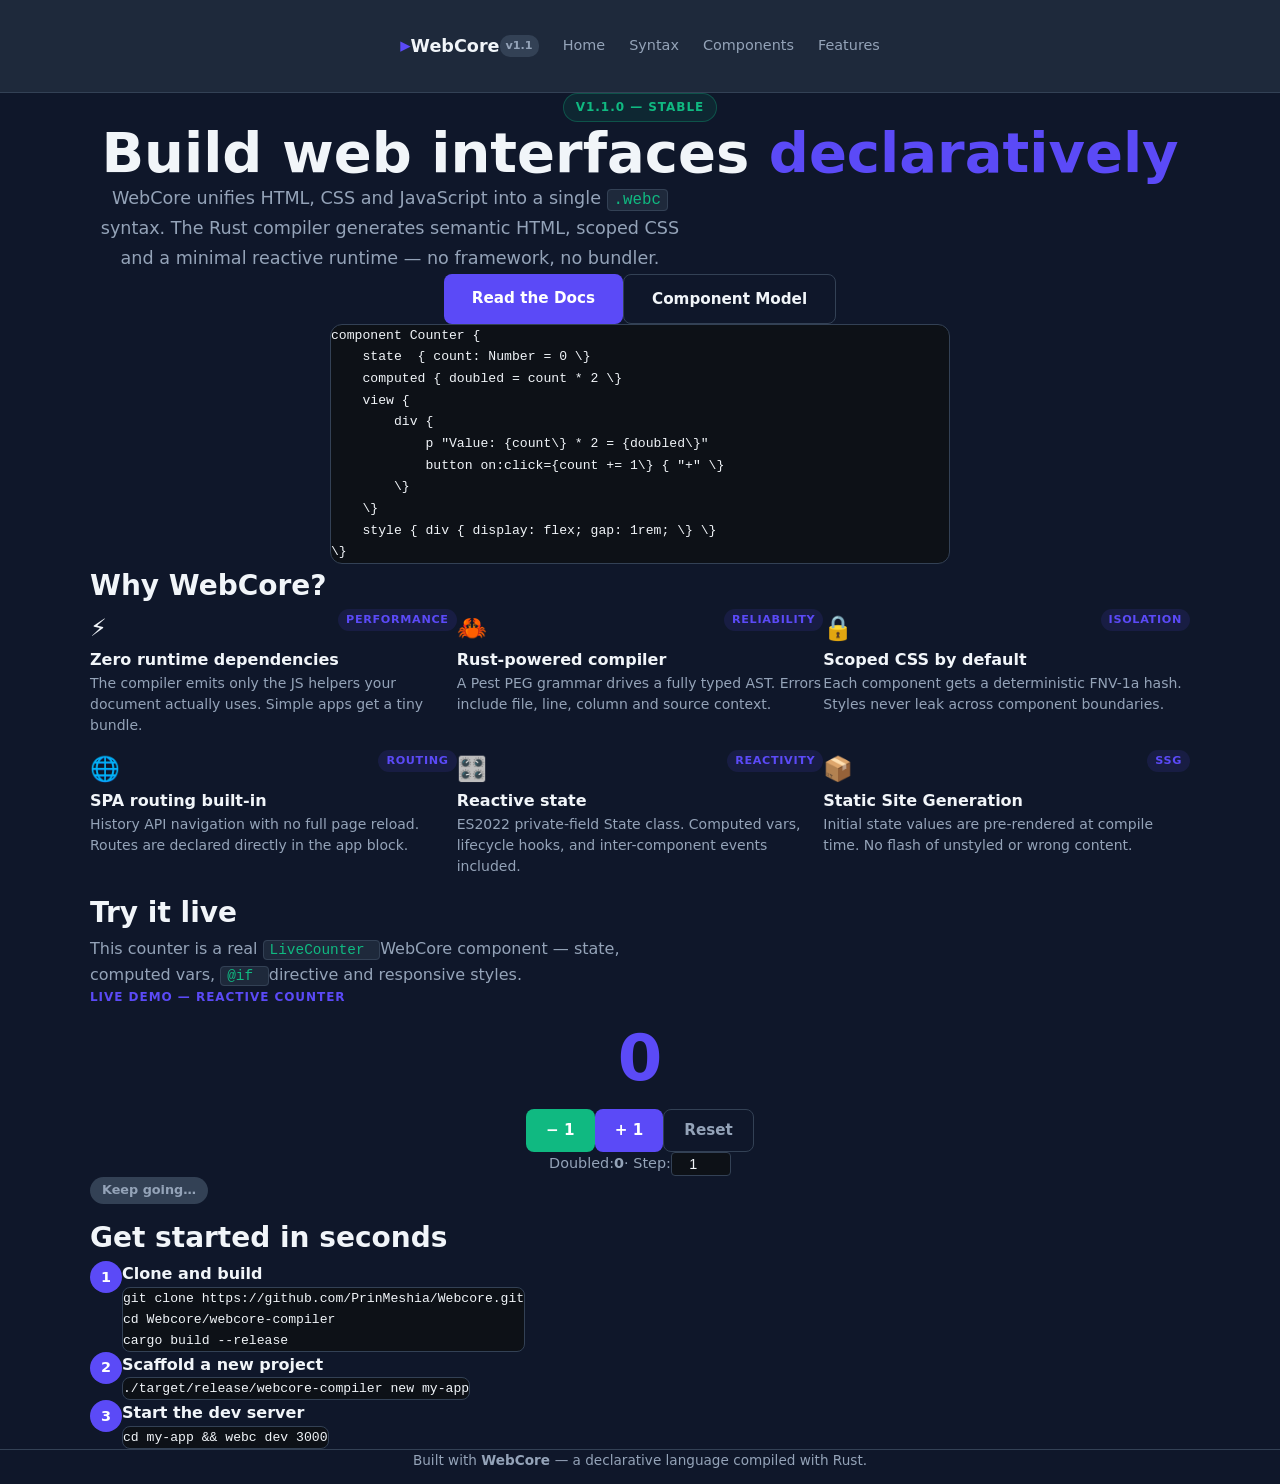
==== index.html @ 4855af36 "Add files via upload" ====
<!DOCTYPE html>
<html lang="en">
<head>
  <meta charset="UTF-8">
  <meta name="viewport" content="width=device-width, initial-scale=1.0">
  <title>WebCore Docs</title>
  <link rel="stylesheet" href="theme.css">
  <link rel="stylesheet" href="docs.css">
</head>
<body>
<div class="docs-shell"><header class="site-header"><div class="header-inner"><div class="logo"><span class="logo-mark">▸
</span>
<span class="logo-text">WebCore
</span>
<span class="logo-version">v1.1
</span>
</div>
<nav class="site-nav"><a href="/">Home
</a>
<a href="/syntax">Syntax
</a>
<a href="/components">Components
</a>
<a href="/features">Features
</a>
</nav>
</div>
</header>
<main class="site-main"><div class="hero"><div class="hero-badge">v1.1.0 — Stable
</div>
<h1 class="hero-title">Build web interfaces
<span class="hero-accent"> declaratively
</span>
</h1>
<p class="hero-sub">WebCore unifies HTML, CSS and JavaScript into a single 
<code>.webc
</code>
 syntax. The Rust compiler generates semantic HTML, 
scoped CSS and a minimal reactive runtime — no framework, no bundler.
</p>
<div class="hero-actions"><a class="btn-hero-primary" href="/syntax">Read the Docs
</a>
<a class="btn-hero-secondary" href="/components">Component Model
</a>
</div>
<div class="hero-snippet"><pre class="hero-code">component Counter {
    state  { count: Number = 0 \}
    computed { doubled = count * 2 \}
    view {
        div {
            p &quot;Value: {count\} * 2 = {doubled\}&quot;
            button on:click={count += 1\} { &quot;+&quot; \}
        \}
    \}
    style { div { display: flex; gap: 1rem; \} \}
\}
</pre>
</div>
</div>
<section class="section"><h2 class="section-title">Why WebCore?
</h2>
<div class="feature-grid"><div data-v="wc-084d57" class="feature-card"><div data-v="wc-084d57" class="feature-header"><span data-v="wc-084d57" class="feature-icon">⚡
</span>
<span data-v="wc-084d57" class="feature-tag">Performance
</span>
</div>
<h3 data-v="wc-084d57" class="feature-title">Zero runtime dependencies
</h3>
<p data-v="wc-084d57" class="feature-desc">The compiler emits only the JS helpers your document actually uses. Simple apps get a tiny bundle.
</p>
</div>

<div data-v="wc-084d57" class="feature-card"><div data-v="wc-084d57" class="feature-header"><span data-v="wc-084d57" class="feature-icon">🦀
</span>
<span data-v="wc-084d57" class="feature-tag">Reliability
</span>
</div>
<h3 data-v="wc-084d57" class="feature-title">Rust-powered compiler
</h3>
<p data-v="wc-084d57" class="feature-desc">A Pest PEG grammar drives a fully typed AST. Errors include file, line, column and source context.
</p>
</div>

<div data-v="wc-084d57" class="feature-card"><div data-v="wc-084d57" class="feature-header"><span data-v="wc-084d57" class="feature-icon">🔒
</span>
<span data-v="wc-084d57" class="feature-tag">Isolation
</span>
</div>
<h3 data-v="wc-084d57" class="feature-title">Scoped CSS by default
</h3>
<p data-v="wc-084d57" class="feature-desc">Each component gets a deterministic FNV-1a hash. Styles never leak across component boundaries.
</p>
</div>

<div data-v="wc-084d57" class="feature-card"><div data-v="wc-084d57" class="feature-header"><span data-v="wc-084d57" class="feature-icon">🌐
</span>
<span data-v="wc-084d57" class="feature-tag">Routing
</span>
</div>
<h3 data-v="wc-084d57" class="feature-title">SPA routing built-in
</h3>
<p data-v="wc-084d57" class="feature-desc">History API navigation with no full page reload. Routes are declared directly in the app block.
</p>
</div>

<div data-v="wc-084d57" class="feature-card"><div data-v="wc-084d57" class="feature-header"><span data-v="wc-084d57" class="feature-icon">🎛️
</span>
<span data-v="wc-084d57" class="feature-tag">Reactivity
</span>
</div>
<h3 data-v="wc-084d57" class="feature-title">Reactive state
</h3>
<p data-v="wc-084d57" class="feature-desc">ES2022 private-field State class. Computed vars, lifecycle hooks, and inter-component events included.
</p>
</div>

<div data-v="wc-084d57" class="feature-card"><div data-v="wc-084d57" class="feature-header"><span data-v="wc-084d57" class="feature-icon">📦
</span>
<span data-v="wc-084d57" class="feature-tag">SSG
</span>
</div>
<h3 data-v="wc-084d57" class="feature-title">Static Site Generation
</h3>
<p data-v="wc-084d57" class="feature-desc">Initial state values are pre-rendered at compile time. No flash of unstyled or wrong content.
</p>
</div>

</div>
</section>
<section class="section"><h2 class="section-title">Try it live
</h2>
<p class="section-sub">This counter is a real 
<code>LiveCounter
</code>
 WebCore component — state, computed vars, 
<code>@if
</code>
 directive and responsive styles.
</p>
<div data-v="wc-90dbe1" class="demo-box"><p data-v="wc-90dbe1" class="demo-label">Live Demo — Reactive Counter
</p>
<div data-v="wc-90dbe1" class="counter-display"><span data-v="wc-90dbe1" class="counter-value"><span data-webcore-interpolation="count">0</span>
</span>
</div>
<div data-v="wc-90dbe1" class="counter-controls"><button data-v="wc-90dbe1" class="btn btn-secondary" id="homebtn1" onclick="webcore_handle_click('homebtn1'); return false;">−
<span data-webcore-interpolation="step">1</span>
</button>
<button data-v="wc-90dbe1" class="btn btn-primary" id="homebtn2" onclick="webcore_handle_click('homebtn2'); return false;">+
<span data-webcore-interpolation="step">1</span>
</button>
<button data-v="wc-90dbe1" class="btn btn-ghost" id="homebtn3" onclick="webcore_handle_click('homebtn3'); return false;">Reset
</button>
</div>
<div data-v="wc-90dbe1" class="counter-info"><span data-v="wc-90dbe1">Doubled: 
</span>
<strong data-v="wc-90dbe1"><span data-webcore-interpolation="doubled"></span>
</strong>
<span data-v="wc-90dbe1"> · Step: 
</span>
<input data-v="wc-90dbe1" data-webcore-bound type="number" class="step-input" data-webcore-attr-value="step" id="homebtn4" oninput="webcore_handle_input('homebtn4')"></input>
</div>
<div data-webcore-if="count &gt; 9" data-v="wc-90dbe1" style="display:none">
<p data-v="wc-90dbe1" class="badge badge-accent">Double digits!
</p>
</div>
<div data-webcore-else="count &gt; 9" data-v="wc-90dbe1" style="display:block">
<p data-v="wc-90dbe1" class="badge badge-muted">Keep going…
</p>
</div>

</div>

</section>
<section class="section"><h2 class="section-title">Get started in seconds
</h2>
<div class="install-steps"><div class="install-step"><span class="step-num">1
</span>
<div><strong>Clone and build
</strong>
<pre class="inline-code">git clone https://github.com/PrinMeshia/Webcore.git
cd Webcore/webcore-compiler
cargo build --release
</pre>
</div>
</div>
<div class="install-step"><span class="step-num">2
</span>
<div><strong>Scaffold a new project
</strong>
<pre class="inline-code">./target/release/webcore-compiler new my-app
</pre>
</div>
</div>
<div class="install-step"><span class="step-num">3
</span>
<div><strong>Start the dev server
</strong>
<pre class="inline-code">cd my-app &amp;&amp; webc dev 3000
</pre>
</div>
</div>
</div>
</section>
</main>
<footer class="site-footer"><p>Built with 
<strong>WebCore
</strong>
 — a declarative language compiled with Rust.
</p>
</footer>
</div>
  <script src="webcore.js?v=1407e1df"></script>
</body>
</html>
---- theme.css ----
:root {
  --color-code-bg: #0d1117;
  --color-danger: #ef4444;
  --color-accent: #f59e0b;
  --color-muted: #94a3b8;
  --color-primary: #5b4af7;
  --color-secondary: #10b981;
  --color-surface: #1e293b;
  --color-background: #0f172a;
  --color-border: #334155;
  --color-text: #f1f5f9;
  --font-mono: ui-monospace, SFMono-Regular, "Fira Code", monospace;
  --font-sans: Inter, system-ui, sans-serif;
  --space-sm: .5rem;
  --space-xxl: 4rem;
  --space-lg: 1.5rem;
  --space-xl: 2rem;
  --space-xs: .25rem;
  --space-md: 1rem;
  --radius-sm: 4px;
  --radius-lg: 12px;
  --radius-md: 8px;
}

*, :before, :after {
  box-sizing: border-box;
}

body {
  margin: 0;
  font-family: var(--font-base, system-ui, -apple-system, sans-serif);
  background: var(--color-background, #fafafa);
  color: var(--color-text, #111);
  line-height: 1.5;
}

a {
  color: var(--color-primary, #1e88e5);
  text-decoration: none;
}

a:hover {
  text-decoration: underline;
}

button {
  font: inherit;
  cursor: pointer;
  padding: .5em 1.25em;
  border: none;
  border-radius: var(--radius-button, 6px);
  background: var(--color-primary, #1e88e5);
  color: var(--color-onPrimary, #fff);
  transition: opacity .15s;
}

button:hover {
  opacity: .85;
}

header {
  display: flex;
  align-items: center;
  justify-content: space-between;
  padding: 1rem 2rem;
  background: var(--color-primary, #1e88e5);
  color: var(--color-onPrimary, #fff);
}

header a {
  color: inherit;
  margin-left: 1.5rem;
}

header nav {
  display: flex;
  gap: 1rem;
}

main {
  padding: 2rem;
  max-width: 960px;
  margin: 0 auto;
}

footer {
  padding: 1.5rem 2rem;
  text-align: center;
  color: var(--color-text-muted, #6b7280);
  font-size: .875rem;
}

h1, h2, h3 {
  font-family: var(--font-heading, inherit);
  margin: 0 0 .5em;
}

p {
  margin: 0 0 1em;
}

[data-v="wc-017a17"] .syntax-block {
  background: var(--color-code-bg);
  border: 1px solid var(--color-border);
  border-radius: var(--radius-lg);
  overflow: hidden;
  margin: var(--spacing-md) 0;
}

[data-v="wc-017a17"] .syntax-header {
  display: flex;
  align-items: center;
  gap: var(--spacing-sm);
  padding: var(--spacing-sm) var(--spacing-md);
  background: var(--color-surface);
  border-bottom: 1px solid var(--color-border);
}

[data-v="wc-017a17"] .syntax-lang {
  font-size: .7rem;
  font-weight: 700;
  text-transform: uppercase;
  letter-spacing: .08em;
  color: var(--color-secondary);
}

[data-v="wc-017a17"] .syntax-title {
  font-size: .8rem;
  color: var(--color-muted);
}

[data-v="wc-017a17"] .syntax-body {
  padding: var(--spacing-md);
  font-family: var(--font-mono);
  font-size: .85rem;
  line-height: 1.65;
  color: var(--color-text);
  white-space: pre;
  overflow-x: auto;
}

[data-v="wc-084d57"] .feature-card {
  background: var(--color-surface);
  border: 1px solid var(--color-border);
  border-radius: var(--radius-lg);
  padding: var(--spacing-lg);
  transition: border-color .15s;
}

[data-v="wc-084d57"] .feature-card:hover {
  border-color: var(--color-primary);
}

[data-v="wc-084d57"] .feature-header {
  display: flex;
  justify-content: space-between;
  align-items: flex-start;
  margin-bottom: var(--spacing-sm);
}

[data-v="wc-084d57"] .feature-icon {
  font-size: 1.5rem;
}

[data-v="wc-084d57"] .feature-tag {
  font-size: .7rem;
  font-weight: 700;
  text-transform: uppercase;
  letter-spacing: .06em;
  color: var(--color-primary);
  background: rgba(91, 74, 247, .12);
  padding: 2px 8px;
  border-radius: 999px;
}

[data-v="wc-084d57"] .feature-title {
  font-size: 1rem;
  font-weight: 700;
  margin-bottom: var(--spacing-xs);
  color: var(--color-text);
}

[data-v="wc-084d57"] .feature-desc {
  font-size: .875rem;
  color: var(--color-muted);
  line-height: 1.5;
}

[data-v="wc-90dbe1"] .demo-box {
  background: var(--color-surface);
  border: 1px solid var(--color-border);
  border-radius: var(--radius-lg);
  padding: var(--spacing-xl);
  margin: var(--spacing-lg) 0;
}

[data-v="wc-90dbe1"] .demo-label {
  font-size: .75rem;
  text-transform: uppercase;
  letter-spacing: .08em;
  color: var(--color-primary);
  font-weight: 600;
  margin-bottom: var(--spacing-md);
}

[data-v="wc-90dbe1"] .counter-display {
  display: flex;
  justify-content: center;
  margin: var(--spacing-md) 0;
}

[data-v="wc-90dbe1"] .counter-value {
  font-size: 4rem;
  font-weight: 800;
  color: var(--color-primary);
  font-variant-numeric: tabular-nums;
}

[data-v="wc-90dbe1"] .counter-controls {
  display: flex;
  gap: var(--spacing-sm);
  justify-content: center;
  margin: var(--spacing-md) 0;
}

[data-v="wc-90dbe1"] .btn {
  padding: .5rem 1.25rem;
  border: none;
  border-radius: var(--radius-md);
  font-size: .95rem;
  font-weight: 600;
  cursor: pointer;
  transition: opacity .15s;
}

[data-v="wc-90dbe1"] .btn:hover {
  opacity: .85;
}

[data-v="wc-90dbe1"] .btn-primary {
  background: var(--color-primary);
  color: #fff;
}

[data-v="wc-90dbe1"] .btn-secondary {
  background: var(--color-secondary);
  color: #fff;
}

[data-v="wc-90dbe1"] .btn-ghost {
  background: none;
  color: var(--color-muted);
  border: 1px solid var(--color-border);
}

[data-v="wc-90dbe1"] .counter-info {
  display: flex;
  align-items: center;
  gap: var(--spacing-xs);
  justify-content: center;
  color: var(--color-muted);
  font-size: .9rem;
  margin-top: var(--spacing-md);
}

[data-v="wc-90dbe1"] .step-input {
  width: 60px;
  background: var(--color-code-bg);
  border: 1px solid var(--color-border);
  color: var(--color-text);
  padding: .2rem .4rem;
  border-radius: var(--radius-sm);
  font-size: .9rem;
  text-align: center;
}

[data-v="wc-90dbe1"] .badge {
  margin-top: var(--spacing-sm);
  font-size: .8rem;
  font-weight: 600;
  padding: .2rem .75rem;
  border-radius: 999px;
  display: inline-block;
  text-align: center;
}

[data-v="wc-90dbe1"] .badge-accent {
  background: var(--color-accent);
  color: #000;
}

[data-v="wc-90dbe1"] .badge-muted {
  background: var(--color-border);
  color: var(--color-muted);
}

@media (max-width: 480px) {
  [data-v="wc-90dbe1"] .counter-value {
    font-size: 3rem;
  }

  [data-v="wc-90dbe1"] .counter-controls {
    flex-wrap: wrap;
  }
}
---- docs.css ----
/* WebCore Docs — global styles */

*, *::before, *::after {
  box-sizing: border-box;
  margin: 0;
  padding: 0;
}

body {
  background: var(--color-background);
  color: var(--color-text);
  font-family: var(--font-sans);
  line-height: 1.6;
}

/* ── Layout shell ── */

.docs-shell {
  display: flex;
  flex-direction: column;
  min-height: 100vh;
}

.site-header {
  background: var(--color-surface);
  border-bottom: 1px solid var(--color-border);
  position: sticky;
  top: 0;
  z-index: 10;
}

.header-inner {
  max-width: 1100px;
  margin: 0 auto;
  padding: 0 var(--spacing-xl);
  height: 60px;
  display: flex;
  align-items: center;
  justify-content: space-between;
}

.logo {
  display: flex;
  align-items: center;
  gap: var(--spacing-sm);
  font-weight: 700;
  font-size: 1.1rem;
  text-decoration: none;
}

.logo-mark { color: var(--color-primary); font-size: 1.3rem; }
.logo-text  { color: var(--color-text); }
.logo-version {
  font-size: 0.7rem;
  color: var(--color-muted);
  background: var(--color-border);
  padding: 2px 6px;
  border-radius: 10px;
}

.site-nav {
  display: flex;
  gap: var(--spacing-xl);
}

.site-nav a {
  color: var(--color-muted);
  text-decoration: none;
  font-size: 0.9rem;
  font-weight: 500;
  transition: color 0.15s;
}

.site-nav a:hover { color: var(--color-text); }

.site-main {
  flex: 1;
  max-width: 1100px;
  margin: 0 auto;
  width: 100%;
  padding: var(--spacing-xxl) var(--spacing-xl);
}

.site-footer {
  border-top: 1px solid var(--color-border);
  padding: var(--spacing-xl);
  text-align: center;
  color: var(--color-muted);
  font-size: 0.85rem;
}

/* ── Home page ── */

.hero {
  text-align: center;
  padding: var(--spacing-xxl) 0;
}

.hero-badge {
  display: inline-block;
  font-size: 0.75rem;
  font-weight: 700;
  text-transform: uppercase;
  letter-spacing: 0.08em;
  color: var(--color-secondary);
  background: rgba(16, 185, 129, 0.1);
  border: 1px solid rgba(16, 185, 129, 0.3);
  padding: 4px 12px;
  border-radius: 999px;
  margin-bottom: var(--spacing-lg);
}

.hero-title {
  font-size: clamp(2rem, 5vw, 3.5rem);
  font-weight: 900;
  line-height: 1.1;
  margin-bottom: var(--spacing-lg);
}

.hero-accent { color: var(--color-primary); }

.hero-sub {
  font-size: 1.1rem;
  color: var(--color-muted);
  max-width: 600px;
  margin: 0 auto var(--spacing-xl);
  line-height: 1.7;
}

.hero-sub code {
  background: var(--color-surface);
  border: 1px solid var(--color-border);
  padding: 1px 6px;
  border-radius: var(--radius-sm);
  font-family: var(--font-mono);
  font-size: 0.9em;
  color: var(--color-secondary);
}

.hero-actions {
  display: flex;
  gap: var(--spacing-md);
  justify-content: center;
  margin-bottom: var(--spacing-xxl);
  flex-wrap: wrap;
}

.btn-hero-primary {
  background: var(--color-primary);
  color: #fff;
  padding: 0.75rem 1.75rem;
  border-radius: var(--radius-md);
  text-decoration: none;
  font-weight: 700;
  font-size: 0.95rem;
  transition: opacity 0.15s;
  display: inline-block;
}

.btn-hero-primary:hover { opacity: 0.85; }

.btn-hero-secondary {
  background: transparent;
  color: var(--color-text);
  padding: 0.75rem 1.75rem;
  border-radius: var(--radius-md);
  text-decoration: none;
  font-weight: 600;
  font-size: 0.95rem;
  border: 1px solid var(--color-border);
  transition: border-color 0.15s;
  display: inline-block;
}

.btn-hero-secondary:hover { border-color: var(--color-primary); }

.hero-snippet { max-width: 620px; margin: 0 auto; text-align: left; }

.hero-code {
  background: var(--color-code-bg);
  border: 1px solid var(--color-border);
  border-radius: var(--radius-lg);
  padding: var(--spacing-lg);
  font-family: var(--font-mono);
  font-size: 0.82rem;
  line-height: 1.65;
  color: var(--color-text);
  overflow-x: auto;
  white-space: pre;
}

.section { margin-top: var(--spacing-xxl); }

.section-title {
  font-size: 1.75rem;
  font-weight: 800;
  margin-bottom: var(--spacing-sm);
}

.section-sub {
  color: var(--color-muted);
  margin-bottom: var(--spacing-lg);
  max-width: 600px;
}

.section-sub code {
  background: var(--color-surface);
  border: 1px solid var(--color-border);
  padding: 1px 6px;
  border-radius: var(--radius-sm);
  font-family: var(--font-mono);
  font-size: 0.9em;
  color: var(--color-secondary);
}

.feature-grid {
  display: grid;
  grid-template-columns: repeat(3, 1fr);
  gap: var(--spacing-md);
}

.install-steps {
  display: flex;
  flex-direction: column;
  gap: var(--spacing-lg);
}

.install-step {
  display: flex;
  gap: var(--spacing-lg);
  align-items: flex-start;
}

.step-num {
  flex-shrink: 0;
  width: 2rem;
  height: 2rem;
  background: var(--color-primary);
  color: #fff;
  border-radius: 50%;
  display: flex;
  align-items: center;
  justify-content: center;
  font-weight: 800;
  font-size: 0.9rem;
}

.inline-code {
  background: var(--color-code-bg);
  border: 1px solid var(--color-border);
  border-radius: var(--radius-md);
  padding: var(--spacing-sm) var(--spacing-md);
  font-family: var(--font-mono);
  font-size: 0.82rem;
  color: var(--color-text);
  margin-top: var(--spacing-xs);
  white-space: pre;
  overflow-x: auto;
  display: block;
}

/* ── Doc pages (syntax, components, features) ── */

.page-header {
  border-bottom: 1px solid var(--color-border);
  padding-bottom: var(--spacing-xl);
  margin-bottom: var(--spacing-xxl);
}

.page-header h1 {
  font-size: 2.5rem;
  font-weight: 900;
  margin-bottom: var(--spacing-sm);
}

.page-sub {
  color: var(--color-muted);
  font-size: 1.05rem;
}

.page-sub code {
  background: var(--color-surface);
  border: 1px solid var(--color-border);
  padding: 1px 6px;
  border-radius: var(--radius-sm);
  font-family: var(--font-mono);
  font-size: 0.9em;
  color: var(--color-secondary);
}

.doc-section { margin-bottom: var(--spacing-xxl); }

.doc-section h2 {
  font-size: 1.4rem;
  font-weight: 800;
  margin-bottom: var(--spacing-sm);
  color: var(--color-text);
  padding-bottom: var(--spacing-xs);
  border-bottom: 1px solid var(--color-border);
}

.doc-section p {
  color: var(--color-muted);
  margin-bottom: var(--spacing-sm);
  line-height: 1.7;
}

.doc-section p code {
  background: var(--color-surface);
  border: 1px solid var(--color-border);
  padding: 1px 6px;
  border-radius: var(--radius-sm);
  font-family: var(--font-mono);
  font-size: 0.85em;
  color: var(--color-secondary);
}

.code-block {
  background: var(--color-code-bg);
  border: 1px solid var(--color-border);
  border-radius: var(--radius-lg);
  padding: var(--spacing-lg);
  font-family: var(--font-mono);
  font-size: 0.82rem;
  line-height: 1.65;
  color: var(--color-text);
  overflow-x: auto;
  white-space: pre;
  margin: var(--spacing-sm) 0;
  display: block;
}

/* ── Tables ── */

.table-wrap, .feature-table { overflow-x: auto; margin: var(--spacing-md) 0; }

table {
  width: 100%;
  border-collapse: collapse;
  font-size: 0.875rem;
}

th {
  text-align: left;
  padding: var(--spacing-sm) var(--spacing-md);
  background: var(--color-surface);
  border-bottom: 2px solid var(--color-border);
  font-weight: 700;
  color: var(--color-text);
}

td {
  padding: var(--spacing-sm) var(--spacing-md);
  border-bottom: 1px solid var(--color-border);
  color: var(--color-muted);
  vertical-align: top;
}

td code {
  background: var(--color-surface);
  border: 1px solid var(--color-border);
  padding: 1px 5px;
  border-radius: var(--radius-sm);
  font-family: var(--font-mono);
  font-size: 0.8em;
  color: var(--color-secondary);
}

tr:last-child td { border-bottom: none; }

/* ── Responsive ── */

@media (max-width: 1024px) {
  .feature-grid { grid-template-columns: repeat(2, 1fr); }
}

@media (max-width: 768px) {
  .header-inner { padding: 0 var(--spacing-md); }
  .site-nav { gap: var(--spacing-md); }
  .site-main { padding: var(--spacing-xl) var(--spacing-md); }
  .feature-grid { grid-template-columns: 1fr; }
  .hero-actions { flex-direction: column; align-items: center; }
}
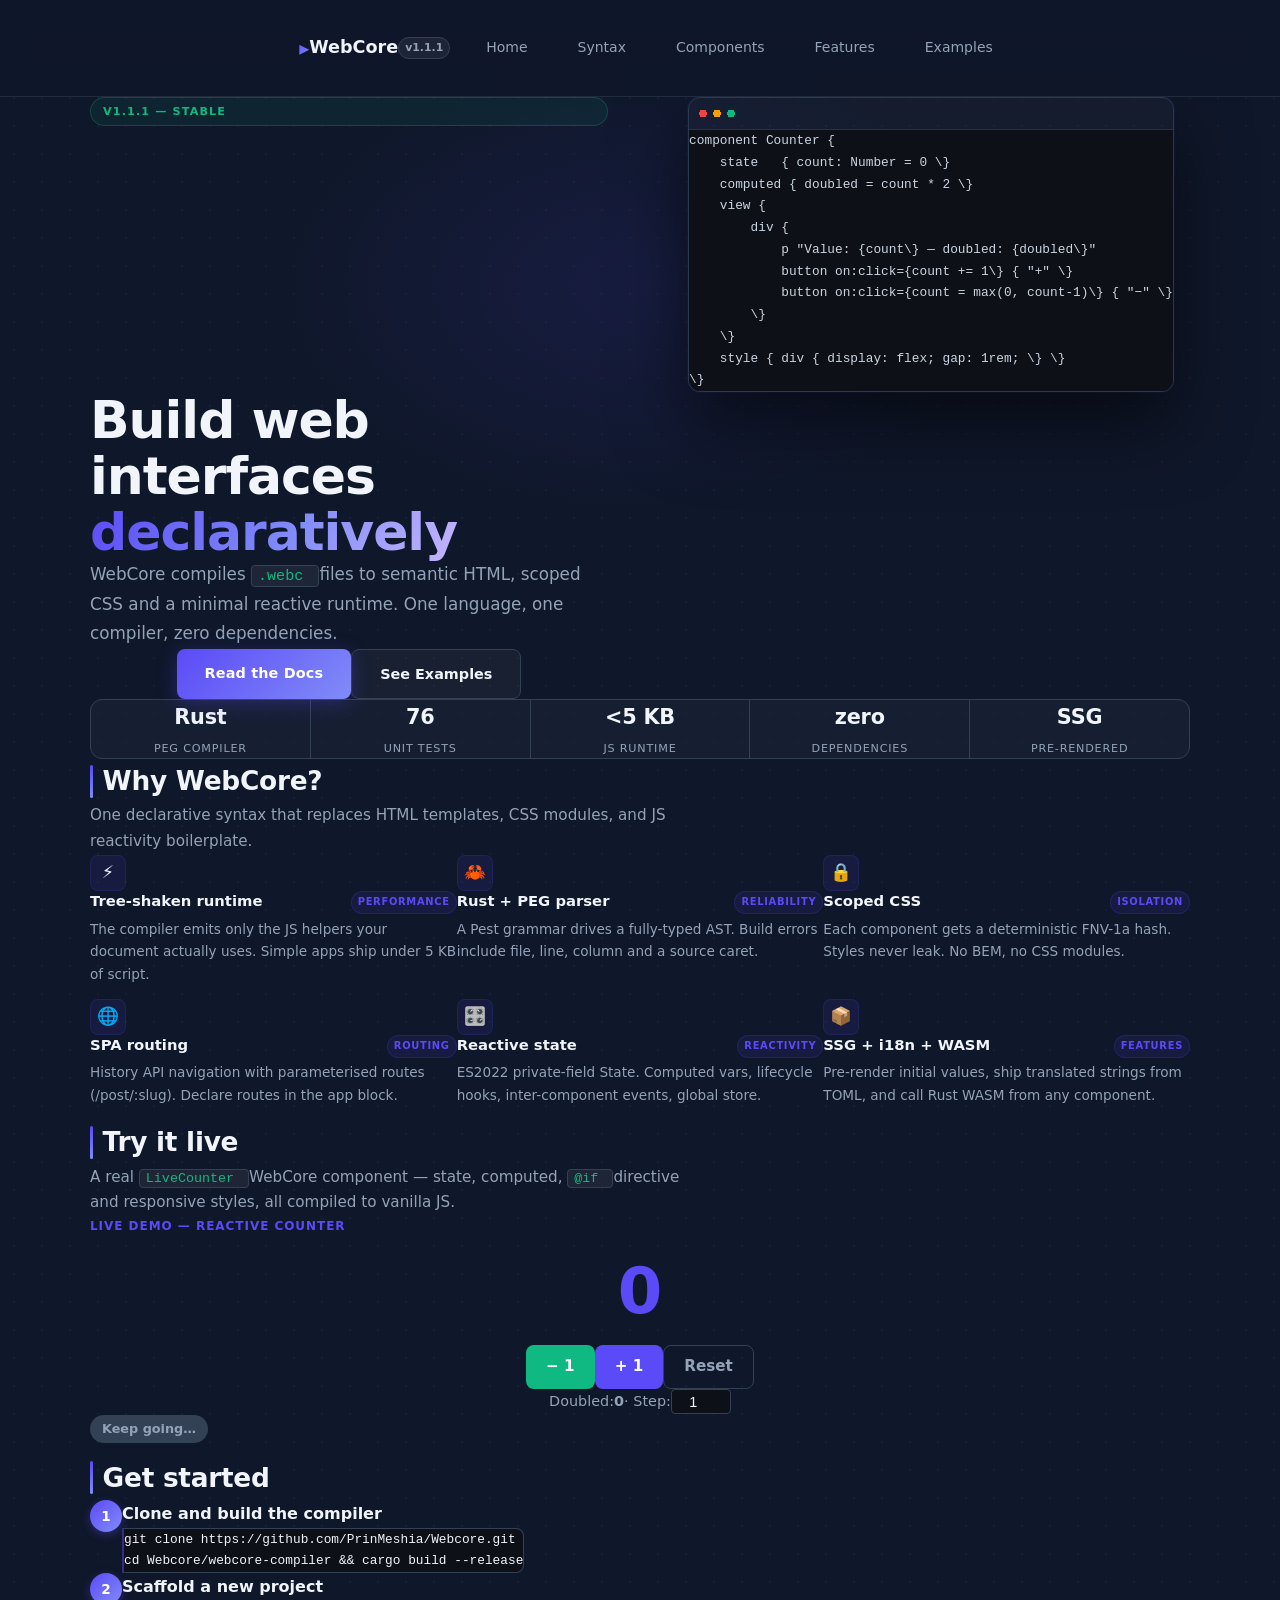
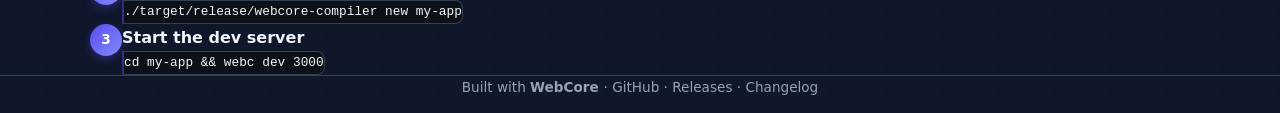
==== commit 8fff1f0c: "Add files via upload" ====
--- a/index.html
+++ b/index.html
@@ -4,52 +4,56 @@
   <meta charset="UTF-8">
   <meta name="viewport" content="width=device-width, initial-scale=1.0">
   <title>WebCore Docs</title>
-  <link rel="stylesheet" href="theme.css">
-  <link rel="stylesheet" href="docs.css">
+  <link rel="stylesheet" href="assets/theme.css">
+  <link rel="stylesheet" href="assets/docs.css">
 </head>
 <body>
-<div class="docs-shell"><header class="site-header"><div class="header-inner"><div class="logo"><span class="logo-mark">▸
+<div class="docs-shell">
+<header class="site-header"><div class="header-inner"><a class="logo" href="/" onclick="webcore_navigate('/'); return false;"><span class="logo-mark">▸
 </span>
 <span class="logo-text">WebCore
 </span>
-<span class="logo-version">v1.1
-</span>
-</div>
-<nav class="site-nav"><a href="/">Home
-</a>
-<a href="/syntax">Syntax
-</a>
-<a href="/components">Components
-</a>
-<a href="/features">Features
+<span class="logo-version">v1.1.1
+</span>
+</a>
+<nav class="site-nav"><a href="/" onclick="webcore_navigate('/'); return false;">Home
+</a>
+<a href="/syntax" onclick="webcore_navigate('/syntax'); return false;">Syntax
+</a>
+<a href="/components" onclick="webcore_navigate('/components'); return false;">Components
+</a>
+<a href="/features" onclick="webcore_navigate('/features'); return false;">Features
+</a>
+<a href="/examples" onclick="webcore_navigate('/examples'); return false;">Examples
 </a>
 </nav>
 </div>
 </header>
-<main class="site-main"><div class="hero"><div class="hero-badge">v1.1.0 — Stable
+<main class="site-main"><div class="hero"><div class="hero-badge">v1.1.1 — Stable
 </div>
 <h1 class="hero-title">Build web interfaces
 <span class="hero-accent"> declaratively
 </span>
 </h1>
-<p class="hero-sub">WebCore unifies HTML, CSS and JavaScript into a single 
+<p class="hero-sub">WebCore compiles 
 <code>.webc
 </code>
- syntax. The Rust compiler generates semantic HTML, 
-scoped CSS and a minimal reactive runtime — no framework, no bundler.
-</p>
-<div class="hero-actions"><a class="btn-hero-primary" href="/syntax">Read the Docs
-</a>
-<a class="btn-hero-secondary" href="/components">Component Model
+ files to semantic HTML, scoped CSS and a minimal reactive runtime.
+ One language, one compiler, zero dependencies.
+</p>
+<div class="hero-actions"><a class="btn-hero-primary" href="/syntax" onclick="webcore_navigate('/syntax'); return false;">Read the Docs
+</a>
+<a class="btn-hero-secondary" href="/examples" onclick="webcore_navigate('/examples'); return false;">See Examples
 </a>
 </div>
 <div class="hero-snippet"><pre class="hero-code">component Counter {
-    state  { count: Number = 0 \}
+    state   { count: Number = 0 \}
     computed { doubled = count * 2 \}
     view {
         div {
-            p &quot;Value: {count\} * 2 = {doubled\}&quot;
+            p &quot;Value: {count\} — doubled: {doubled\}&quot;
             button on:click={count += 1\} { &quot;+&quot; \}
+            button on:click={count = max(0, count-1)\} { &quot;−&quot; \}
         \}
     \}
     style { div { display: flex; gap: 1rem; \} \}
@@ -57,71 +61,105 @@
 </pre>
 </div>
 </div>
+<div class="stats-bar"><div class="stat-item"><span class="stat-num">Rust
+</span>
+<span class="stat-desc">PEG compiler
+</span>
+</div>
+<div class="stat-item"><span class="stat-num">76
+</span>
+<span class="stat-desc">unit tests
+</span>
+</div>
+<div class="stat-item"><span class="stat-num">&lt;5 KB
+</span>
+<span class="stat-desc">JS runtime
+</span>
+</div>
+<div class="stat-item"><span class="stat-num">zero
+</span>
+<span class="stat-desc">dependencies
+</span>
+</div>
+<div class="stat-item"><span class="stat-num">SSG
+</span>
+<span class="stat-desc">pre-rendered
+</span>
+</div>
+</div>
 <section class="section"><h2 class="section-title">Why WebCore?
 </h2>
-<div class="feature-grid"><div data-v="wc-084d57" class="feature-card"><div data-v="wc-084d57" class="feature-header"><span data-v="wc-084d57" class="feature-icon">⚡
-</span>
+<p class="section-sub">One declarative syntax that replaces HTML templates, CSS modules, and JS reactivity boilerplate.
+</p>
+<div class="feature-grid"><div data-v="wc-084d57" class="feature-card"><div data-v="wc-084d57" class="feature-icon-wrap"><span data-v="wc-084d57" class="feature-icon">⚡
+</span>
+</div>
+<div data-v="wc-084d57" class="feature-top"><h3 data-v="wc-084d57" class="feature-title">Tree-shaken runtime
+</h3>
 <span data-v="wc-084d57" class="feature-tag">Performance
 </span>
 </div>
-<h3 data-v="wc-084d57" class="feature-title">Zero runtime dependencies
-</h3>
-<p data-v="wc-084d57" class="feature-desc">The compiler emits only the JS helpers your document actually uses. Simple apps get a tiny bundle.
-</p>
-</div>
-
-<div data-v="wc-084d57" class="feature-card"><div data-v="wc-084d57" class="feature-header"><span data-v="wc-084d57" class="feature-icon">🦀
-</span>
+<p data-v="wc-084d57" class="feature-desc">The compiler emits only the JS helpers your document actually uses. Simple apps ship under 5 KB of script.
+</p>
+</div>
+
+<div data-v="wc-084d57" class="feature-card"><div data-v="wc-084d57" class="feature-icon-wrap"><span data-v="wc-084d57" class="feature-icon">🦀
+</span>
+</div>
+<div data-v="wc-084d57" class="feature-top"><h3 data-v="wc-084d57" class="feature-title">Rust + PEG parser
+</h3>
 <span data-v="wc-084d57" class="feature-tag">Reliability
 </span>
 </div>
-<h3 data-v="wc-084d57" class="feature-title">Rust-powered compiler
-</h3>
-<p data-v="wc-084d57" class="feature-desc">A Pest PEG grammar drives a fully typed AST. Errors include file, line, column and source context.
-</p>
-</div>
-
-<div data-v="wc-084d57" class="feature-card"><div data-v="wc-084d57" class="feature-header"><span data-v="wc-084d57" class="feature-icon">🔒
-</span>
+<p data-v="wc-084d57" class="feature-desc">A Pest grammar drives a fully-typed AST. Build errors include file, line, column and a source caret.
+</p>
+</div>
+
+<div data-v="wc-084d57" class="feature-card"><div data-v="wc-084d57" class="feature-icon-wrap"><span data-v="wc-084d57" class="feature-icon">🔒
+</span>
+</div>
+<div data-v="wc-084d57" class="feature-top"><h3 data-v="wc-084d57" class="feature-title">Scoped CSS
+</h3>
 <span data-v="wc-084d57" class="feature-tag">Isolation
 </span>
 </div>
-<h3 data-v="wc-084d57" class="feature-title">Scoped CSS by default
-</h3>
-<p data-v="wc-084d57" class="feature-desc">Each component gets a deterministic FNV-1a hash. Styles never leak across component boundaries.
-</p>
-</div>
-
-<div data-v="wc-084d57" class="feature-card"><div data-v="wc-084d57" class="feature-header"><span data-v="wc-084d57" class="feature-icon">🌐
-</span>
+<p data-v="wc-084d57" class="feature-desc">Each component gets a deterministic FNV-1a hash. Styles never leak. No BEM, no CSS modules.
+</p>
+</div>
+
+<div data-v="wc-084d57" class="feature-card"><div data-v="wc-084d57" class="feature-icon-wrap"><span data-v="wc-084d57" class="feature-icon">🌐
+</span>
+</div>
+<div data-v="wc-084d57" class="feature-top"><h3 data-v="wc-084d57" class="feature-title">SPA routing
+</h3>
 <span data-v="wc-084d57" class="feature-tag">Routing
 </span>
 </div>
-<h3 data-v="wc-084d57" class="feature-title">SPA routing built-in
-</h3>
-<p data-v="wc-084d57" class="feature-desc">History API navigation with no full page reload. Routes are declared directly in the app block.
-</p>
-</div>
-
-<div data-v="wc-084d57" class="feature-card"><div data-v="wc-084d57" class="feature-header"><span data-v="wc-084d57" class="feature-icon">🎛️
-</span>
+<p data-v="wc-084d57" class="feature-desc">History API navigation with parameterised routes (/post/:slug). Declare routes in the app block.
+</p>
+</div>
+
+<div data-v="wc-084d57" class="feature-card"><div data-v="wc-084d57" class="feature-icon-wrap"><span data-v="wc-084d57" class="feature-icon">🎛️
+</span>
+</div>
+<div data-v="wc-084d57" class="feature-top"><h3 data-v="wc-084d57" class="feature-title">Reactive state
+</h3>
 <span data-v="wc-084d57" class="feature-tag">Reactivity
 </span>
 </div>
-<h3 data-v="wc-084d57" class="feature-title">Reactive state
-</h3>
-<p data-v="wc-084d57" class="feature-desc">ES2022 private-field State class. Computed vars, lifecycle hooks, and inter-component events included.
-</p>
-</div>
-
-<div data-v="wc-084d57" class="feature-card"><div data-v="wc-084d57" class="feature-header"><span data-v="wc-084d57" class="feature-icon">📦
-</span>
-<span data-v="wc-084d57" class="feature-tag">SSG
-</span>
-</div>
-<h3 data-v="wc-084d57" class="feature-title">Static Site Generation
-</h3>
-<p data-v="wc-084d57" class="feature-desc">Initial state values are pre-rendered at compile time. No flash of unstyled or wrong content.
+<p data-v="wc-084d57" class="feature-desc">ES2022 private-field State. Computed vars, lifecycle hooks, inter-component events, global store.
+</p>
+</div>
+
+<div data-v="wc-084d57" class="feature-card"><div data-v="wc-084d57" class="feature-icon-wrap"><span data-v="wc-084d57" class="feature-icon">📦
+</span>
+</div>
+<div data-v="wc-084d57" class="feature-top"><h3 data-v="wc-084d57" class="feature-title">SSG + i18n + WASM
+</h3>
+<span data-v="wc-084d57" class="feature-tag">Features
+</span>
+</div>
+<p data-v="wc-084d57" class="feature-desc">Pre-render initial values, ship translated strings from TOML, and call Rust WASM from any component.
 </p>
 </div>
 
@@ -129,13 +167,13 @@
 </section>
 <section class="section"><h2 class="section-title">Try it live
 </h2>
-<p class="section-sub">This counter is a real 
+<p class="section-sub">A real 
 <code>LiveCounter
 </code>
- WebCore component — state, computed vars, 
+ WebCore component — state, computed, 
 <code>@if
 </code>
- directive and responsive styles.
+ directive and responsive styles, all compiled to vanilla JS.
 </p>
 <div data-v="wc-90dbe1" class="demo-box"><p data-v="wc-90dbe1" class="demo-label">Live Demo — Reactive Counter
 </p>
@@ -171,15 +209,14 @@
 </div>
 
 </section>
-<section class="section"><h2 class="section-title">Get started in seconds
+<section class="section"><h2 class="section-title">Get started
 </h2>
 <div class="install-steps"><div class="install-step"><span class="step-num">1
 </span>
-<div><strong>Clone and build
+<div><strong>Clone and build the compiler
 </strong>
 <pre class="inline-code">git clone https://github.com/PrinMeshia/Webcore.git
-cd Webcore/webcore-compiler
-cargo build --release
+cd Webcore/webcore-compiler &amp;&amp; cargo build --release
 </pre>
 </div>
 </div>
@@ -205,10 +242,18 @@
 <footer class="site-footer"><p>Built with 
 <strong>WebCore
 </strong>
- — a declarative language compiled with Rust.
+ · 
+<a href="https://github.com/PrinMeshia/Webcore">GitHub
+</a>
+ · 
+<a href="https://github.com/PrinMeshia/Webcore/releases">Releases
+</a>
+ · 
+<a href="https://github.com/PrinMeshia/Webcore/blob/main/CHANGELOG.md">Changelog
+</a>
 </p>
 </footer>
 </div>
-  <script src="webcore.js?v=1407e1df"></script>
+  <script src="assets/webcore.js?v=fd9fde34"></script>
 </body>
 </html>
--- a/assets/theme.css
+++ b/assets/theme.css
@@ -0,0 +1 @@
+:root{--color-surface:#1e293b;--color-accent:#f59e0b;--color-danger:#ef4444;--color-border:#334155;--color-code-bg:#0d1117;--color-secondary:#10b981;--color-text:#f1f5f9;--color-primary:#5b4af7;--color-background:#0f172a;--color-muted:#94a3b8;--font-mono:ui-monospace,SFMono-Regular,"Fira Code",monospace;--font-sans:Inter,system-ui,sans-serif;--space-xs:.25rem;--space-sm:.5rem;--space-md:1rem;--space-xl:2rem;--space-xxl:4rem;--space-lg:1.5rem;--radius-md:8px;--radius-sm:4px;--radius-lg:12px}*,:before,:after{box-sizing:border-box}body{margin:0;font-family:var(--font-base,system-ui,-apple-system,sans-serif);background:var(--color-background,#fafafa);color:var(--color-text,#111);line-height:1.5}a{color:var(--color-primary,#1e88e5);text-decoration:none}a:hover{text-decoration:underline}button{font:inherit;cursor:pointer;padding:.5em 1.25em;border:none;border-radius:var(--radius-button,6px);background:var(--color-primary,#1e88e5);color:var(--color-onPrimary,#fff);transition:opacity .15s}button:hover{opacity:.85}header{display:flex;align-items:center;justify-content:space-between;padding:1rem 2rem;background:var(--color-primary,#1e88e5);color:var(--color-onPrimary,#fff)}header a{color:inherit;margin-left:1.5rem}header nav{display:flex;gap:1rem}main{padding:2rem;max-width:960px;margin:0 auto}footer{padding:1.5rem 2rem;text-align:center;color:var(--color-text-muted,#6b7280);font-size:.875rem}h1,h2,h3{font-family:var(--font-heading,inherit);margin:0 0 .5em}p{margin:0 0 1em}[data-v=wc-017a17] .syntax-block{background:var(--color-code-bg);border:1px solid var(--color-border);border-radius:var(--radius-lg);overflow:hidden;margin:var(--spacing-md)0}[data-v=wc-017a17] .syntax-header{display:flex;align-items:center;gap:var(--spacing-sm);padding:var(--spacing-sm)var(--spacing-md);background:var(--color-surface);border-bottom:1px solid var(--color-border)}[data-v=wc-017a17] .syntax-lang{font-size:.7rem;font-weight:700;text-transform:uppercase;letter-spacing:.08em;color:var(--color-secondary)}[data-v=wc-017a17] .syntax-title{font-size:.8rem;color:var(--color-muted)}[data-v=wc-017a17] .syntax-body{padding:var(--spacing-md);font-family:var(--font-mono);font-size:.85rem;line-height:1.65;color:var(--color-text);white-space:pre;overflow-x:auto}[data-v=wc-084d57] .feature-card{background:rgba(30,41,59,.5);border:1px solid var(--color-border);border-radius:var(--radius-lg);padding:var(--spacing-lg);display:flex;flex-direction:column;gap:var(--spacing-md);min-width:0;position:relative;overflow:hidden;transition:border-color .2s,transform .2s,box-shadow .2s}[data-v=wc-084d57] .feature-card:after{content:"";position:absolute;top:0;left:0;right:0;height:2px;background:linear-gradient(90deg,var(--color-primary),#818cf8);opacity:0;transition:opacity .2s}[data-v=wc-084d57] .feature-card:hover{border-color:rgba(91,74,247,.4);transform:translateY(-3px);box-shadow:0 16px 40px rgba(0,0,0,.35)}[data-v=wc-084d57] .feature-card:hover:after{opacity:1}[data-v=wc-084d57] .feature-icon-wrap{width:2.25rem;height:2.25rem;border-radius:var(--radius-md);background:rgba(91,74,247,.1);border:1px solid rgba(91,74,247,.15);display:flex;align-items:center;justify-content:center;flex-shrink:0}[data-v=wc-084d57] .feature-icon{font-size:1.1rem;line-height:1}[data-v=wc-084d57] .feature-top{display:flex;align-items:flex-start;justify-content:space-between;gap:var(--spacing-sm)}[data-v=wc-084d57] .feature-title{font-size:.925rem;font-weight:700;color:var(--color-text);line-height:1.3}[data-v=wc-084d57] .feature-tag{font-size:.62rem;font-weight:700;text-transform:uppercase;letter-spacing:.07em;color:var(--color-primary);background:rgba(91,74,247,.1);border:1px solid rgba(91,74,247,.18);padding:2px 6px;border-radius:999px;white-space:nowrap;flex-shrink:0}[data-v=wc-084d57] .feature-desc{font-size:.85rem;color:var(--color-muted);line-height:1.65;overflow-wrap:break-word}[data-v=wc-90dbe1] .demo-box{background:var(--color-surface);border:1px solid var(--color-border);border-radius:var(--radius-lg);padding:var(--spacing-xl);margin:var(--spacing-lg)0}[data-v=wc-90dbe1] .demo-label{font-size:.75rem;text-transform:uppercase;letter-spacing:.08em;color:var(--color-primary);font-weight:600;margin-bottom:var(--spacing-md)}[data-v=wc-90dbe1] .counter-display{display:flex;justify-content:center;margin:var(--spacing-md)0}[data-v=wc-90dbe1] .counter-value{font-size:4rem;font-weight:800;color:var(--color-primary);font-variant-numeric:tabular-nums}[data-v=wc-90dbe1] .counter-controls{display:flex;gap:var(--spacing-sm);justify-content:center;margin:var(--spacing-md)0}[data-v=wc-90dbe1] .btn{padding:.5rem 1.25rem;border:none;border-radius:var(--radius-md);font-size:.95rem;font-weight:600;cursor:pointer;transition:opacity .15s}[data-v=wc-90dbe1] .btn:hover{opacity:.85}[data-v=wc-90dbe1] .btn-primary{background:var(--color-primary);color:#fff}[data-v=wc-90dbe1] .btn-secondary{background:var(--color-secondary);color:#fff}[data-v=wc-90dbe1] .btn-ghost{background:0 0;color:var(--color-muted);border:1px solid var(--color-border)}[data-v=wc-90dbe1] .counter-info{display:flex;align-items:center;gap:var(--spacing-xs);justify-content:center;color:var(--color-muted);font-size:.9rem;margin-top:var(--spacing-md)}[data-v=wc-90dbe1] .step-input{width:60px;background:var(--color-code-bg);border:1px solid var(--color-border);color:var(--color-text);padding:.2rem .4rem;border-radius:var(--radius-sm);font-size:.9rem;text-align:center}[data-v=wc-90dbe1] .badge{margin-top:var(--spacing-sm);font-size:.8rem;font-weight:600;padding:.2rem .75rem;border-radius:999px;display:inline-block;text-align:center}[data-v=wc-90dbe1] .badge-accent{background:var(--color-accent);color:#000}[data-v=wc-90dbe1] .badge-muted{background:var(--color-border);color:var(--color-muted)}@media (max-width:480px){[data-v=wc-90dbe1] .counter-value{font-size:3rem}[data-v=wc-90dbe1] .counter-controls{flex-wrap:wrap}}
--- a/assets/docs.css
+++ b/assets/docs.css
@@ -0,0 +1 @@
+*,:before,:after{box-sizing:border-box;margin:0;padding:0}body{background:var(--color-background);color:var(--color-text);font-family:var(--font-sans);line-height:1.7;background-image:radial-gradient(circle,rgba(255,255,255,.03) 1px,transparent 1px);background-size:28px 28px}.docs-shell{display:flex;flex-direction:column;min-height:100vh}.site-header{background:rgba(15,23,42,.8);backdrop-filter:blur(16px);-webkit-backdrop-filter:blur(16px);border-bottom:1px solid rgba(51,65,85,.5);position:sticky;top:0;z-index:10}.header-inner{max-width:1100px;margin:0 auto;padding:0 var(--spacing-xl);height:64px;display:flex;align-items:center;justify-content:space-between}a.logo{display:flex;align-items:center;gap:var(--spacing-sm);font-weight:700;font-size:1.1rem;text-decoration:none}.logo-mark{font-size:1.25rem;background:linear-gradient(135deg,var(--color-primary),#818cf8);-webkit-background-clip:text;background-clip:text;color:transparent}.logo-text{color:var(--color-text)}.logo-version{font-size:.68rem;color:var(--color-muted);background:rgba(255,255,255,.06);border:1px solid var(--color-border);padding:1px 6px;border-radius:999px}.site-nav{display:flex;gap:2px}.site-nav a{color:var(--color-muted);text-decoration:none;font-size:.875rem;font-weight:500;padding:6px 12px;border-radius:var(--radius-md);transition:color .15s,background .15s}.site-nav a:hover{color:var(--color-text);background:rgba(255,255,255,.05)}.site-nav a.active{color:var(--color-primary);background:rgba(91,74,247,.1)}.site-main{flex:1;max-width:1100px;margin:0 auto;width:100%;padding:var(--spacing-xxl)var(--spacing-xl)}.site-footer{border-top:1px solid var(--color-border);padding:var(--spacing-xl);text-align:center;color:var(--color-muted);font-size:.85rem}.site-footer a{color:var(--color-muted);text-decoration:none;transition:color .15s}.site-footer a:hover{color:var(--color-text)}.hero{text-align:center;padding:var(--spacing-xxl)0 calc(var(--spacing-xxl)*1.25);position:relative}.hero:before{content:"";position:absolute;top:-10%;left:50%;transform:translate(-50%);width:800px;height:500px;background:radial-gradient(rgba(91,74,247,.11) 0%,transparent 65%);pointer-events:none;z-index:0}.hero>*{position:relative;z-index:1}@media (min-width:900px){.hero{display:grid;grid-template-columns:1fr 1fr;column-gap:4rem;text-align:left;align-items:start}.hero-badge,.hero-title,.hero-sub,.hero-actions{grid-column:1}.hero-snippet{grid-column:2;grid-row:1/-1;margin:0;max-width:none;align-self:center}.hero-sub{max-width:none;margin-left:0;margin-right:0}.hero-actions{justify-content:flex-start}}.hero-badge{display:inline-flex;align-items:center;gap:6px;font-size:.7rem;font-weight:700;text-transform:uppercase;letter-spacing:.1em;color:var(--color-secondary);background:rgba(16,185,129,.08);border:1px solid rgba(16,185,129,.25);padding:4px 12px;border-radius:999px;margin-bottom:var(--spacing-lg)}.hero-title{font-size:max(2rem,min(4.5vw,3.25rem));font-weight:900;line-height:1.08;margin-bottom:var(--spacing-lg);letter-spacing:-.02em;text-wrap:balance}.hero-accent{background:linear-gradient(120deg,var(--color-primary)0%,#818cf8 55%,#c4b5fd 100%);-webkit-background-clip:text;background-clip:text;color:transparent}.hero-sub{font-size:1.05rem;color:var(--color-muted);max-width:540px;margin:0 auto var(--spacing-xl);line-height:1.75}.hero-sub code{background:rgba(255,255,255,.06);border:1px solid var(--color-border);padding:1px 6px;border-radius:var(--radius-sm);font-family:var(--font-mono);font-size:.9em;color:var(--color-secondary)}.hero-actions{display:flex;gap:var(--spacing-md);justify-content:center;margin-bottom:var(--spacing-xxl);flex-wrap:wrap}.btn-hero-primary{background:linear-gradient(135deg,var(--color-primary),#818cf8);color:#fff;padding:.75rem 1.75rem;border-radius:var(--radius-md);text-decoration:none;font-weight:700;font-size:.9rem;letter-spacing:.01em;transition:opacity .15s,transform .15s,box-shadow .15s;display:inline-block;box-shadow:0 4px 20px rgba(91,74,247,.3)}.btn-hero-primary:hover{opacity:.9;transform:translateY(-2px);box-shadow:0 8px 28px rgba(91,74,247,.4)}.btn-hero-secondary{background:rgba(255,255,255,.04);color:var(--color-text);padding:.75rem 1.75rem;border-radius:var(--radius-md);text-decoration:none;font-weight:600;font-size:.9rem;border:1px solid var(--color-border);transition:border-color .15s,color .15s,transform .15s,background .15s;display:inline-block}.btn-hero-secondary:hover{border-color:rgba(91,74,247,.5);color:var(--color-primary);transform:translateY(-2px);background:rgba(91,74,247,.04)}.hero-snippet{max-width:600px;margin:0 auto;text-align:left;border:1px solid rgba(51,65,85,.8);border-radius:var(--radius-lg);overflow:hidden;box-shadow:0 32px 72px rgba(0,0,0,.55),0 0 0 1px rgba(91,74,247,.08)}.hero-snippet:before{content:"";display:block;height:2rem;background-color:rgba(255,255,255,.02);background-image:radial-gradient(circle at 14px,#ef4444 4px,transparent 4px),radial-gradient(circle at 28px,#f59e0b 4px,transparent 4px),radial-gradient(circle at 42px,#10b981 4px,transparent 4px);border-bottom:1px solid rgba(51,65,85,.6)}.hero-code{background:var(--color-code-bg);border:none;border-radius:0;padding:var(--spacing-lg);font-family:var(--font-mono);font-size:.8rem;line-height:1.7;color:#cbd5e1;overflow-x:auto;white-space:pre}.stats-bar{display:flex;align-items:stretch;border:1px solid var(--color-border);border-radius:var(--radius-lg);background:rgba(30,41,59,.5);overflow:hidden;margin-bottom:var(--spacing-xxl);flex-wrap:wrap}.stat-item{flex:1;display:flex;flex-direction:column;align-items:center;justify-content:center;padding:var(--spacing-lg)var(--spacing-md);border-right:1px solid var(--color-border);min-width:120px;gap:3px}.stat-item:last-child{border-right:none}.stat-num{font-size:1.3rem;font-weight:800;color:var(--color-text);font-variant-numeric:tabular-nums;letter-spacing:-.01em}.stat-desc{font-size:.7rem;color:var(--color-muted);text-transform:uppercase;letter-spacing:.07em;text-align:center}.section{margin-top:var(--spacing-xxl)}.section-title{font-size:1.65rem;font-weight:800;margin-bottom:var(--spacing-md);letter-spacing:-.01em;display:flex;align-items:center;gap:.6rem}.section-title:before{content:"";display:block;width:3px;height:1.25em;flex-shrink:0;background:linear-gradient(to bottom,var(--color-primary),#818cf8);border-radius:2px}.section-sub{color:var(--color-muted);margin-bottom:var(--spacing-xl);max-width:600px;font-size:.95rem}.section-sub code{background:rgba(255,255,255,.06);border:1px solid var(--color-border);padding:1px 6px;border-radius:var(--radius-sm);font-family:var(--font-mono);font-size:.88em;color:var(--color-secondary)}.feature-grid{display:grid;grid-template-columns:repeat(3,1fr);gap:var(--spacing-md)}.feature-grid>*{min-width:0}.install-steps{display:flex;flex-direction:column;gap:var(--spacing-xl)}.install-step{display:flex;gap:var(--spacing-lg);align-items:flex-start}.step-num{flex-shrink:0;width:2rem;height:2rem;background:linear-gradient(135deg,var(--color-primary),#818cf8);color:#fff;border-radius:50%;display:flex;align-items:center;justify-content:center;font-weight:800;font-size:.85rem;box-shadow:0 3px 10px rgba(91,74,247,.35)}.inline-code{background:var(--color-code-bg);border:1px solid var(--color-border);border-left:2px solid rgba(91,74,247,.5);border-radius:0 var(--radius-md)var(--radius-md)0;padding:var(--spacing-sm)var(--spacing-md);font-family:var(--font-mono);font-size:.8rem;color:var(--color-text);margin-top:var(--spacing-xs);white-space:pre;overflow-x:auto;display:block}.page-header{padding-bottom:var(--spacing-xl);margin-bottom:var(--spacing-xxl);border-bottom:1px solid var(--color-border)}.page-header h1{font-size:2.4rem;font-weight:900;margin-bottom:var(--spacing-sm);letter-spacing:-.02em;text-wrap:balance}.page-sub{color:var(--color-muted);font-size:1rem;line-height:1.6}.page-sub code{background:rgba(255,255,255,.06);border:1px solid var(--color-border);padding:1px 6px;border-radius:var(--radius-sm);font-family:var(--font-mono);font-size:.88em;color:var(--color-secondary)}.quick-ref{display:flex;flex-wrap:wrap;gap:var(--spacing-sm);padding:var(--spacing-lg);background:rgba(30,41,59,.4);border:1px solid var(--color-border);border-radius:var(--radius-lg);margin-bottom:var(--spacing-xxl)}.quick-ref code{background:var(--color-code-bg);border:1px solid rgba(51,65,85,.8);padding:4px 10px;border-radius:var(--radius-sm);font-family:var(--font-mono);font-size:.78rem;color:var(--color-secondary);white-space:nowrap;cursor:default;transition:border-color .15s,color .15s}.quick-ref code:hover{border-color:rgba(91,74,247,.4);color:#a78bfa}.doc-section{margin-bottom:var(--spacing-xxl)}.doc-section h2{font-size:1.35rem;font-weight:800;margin-bottom:var(--spacing-md);color:var(--color-text);padding-left:.75rem;border-left:2px solid var(--color-primary);letter-spacing:-.01em;display:flex;align-items:center;gap:var(--spacing-sm);flex-wrap:wrap}.version-tag{display:inline-block;font-size:.62rem;font-weight:700;letter-spacing:.04em;color:var(--color-accent);background:rgba(245,158,11,.1);border:1px solid rgba(245,158,11,.3);padding:2px 7px;border-radius:999px;vertical-align:middle;font-family:var(--font-mono)}.doc-section p{color:var(--color-muted);margin-bottom:var(--spacing-md);line-height:1.75;font-size:.95rem}.doc-section p code{background:rgba(255,255,255,.06);border:1px solid rgba(255,255,255,.08);padding:1px 6px;border-radius:var(--radius-sm);font-family:var(--font-mono);font-size:.85em;color:var(--color-secondary)}.callout{display:block;padding:var(--spacing-md)var(--spacing-lg);background:rgba(91,74,247,.05);border:1px solid rgba(91,74,247,.15);border-left:3px solid var(--color-primary);border-radius:0 var(--radius-md)var(--radius-md)0;margin:calc(-1*var(--spacing-sm))0 var(--spacing-lg);font-size:.88rem;color:var(--color-muted);line-height:1.7}.callout-tip{background:rgba(16,185,129,.05);border-color:rgba(16,185,129,.15);border-left-color:var(--color-secondary)}.callout-warning{background:rgba(245,158,11,.05);border-color:rgba(245,158,11,.15);border-left-color:var(--color-accent)}.callout strong{color:var(--color-text)}.callout code{background:rgba(255,255,255,.08);border:1px solid rgba(255,255,255,.1);padding:1px 5px;border-radius:var(--radius-sm);font-family:var(--font-mono);font-size:.85em;color:var(--color-text)}.code-block{background:var(--color-code-bg);border:1px solid rgba(51,65,85,.8);border-radius:var(--radius-lg);padding:var(--spacing-lg)var(--spacing-xl);font-family:var(--font-mono);font-size:.8rem;line-height:1.7;color:#cbd5e1;overflow-x:auto;white-space:pre;margin:var(--spacing-sm)0 var(--spacing-lg);display:block}.table-wrap,.feature-table{overflow-x:auto;margin:var(--spacing-md)0;border-radius:var(--radius-lg);border:1px solid var(--color-border)}table{width:100%;border-collapse:collapse;font-size:.875rem}th{text-align:left;padding:var(--spacing-md)var(--spacing-lg);background:rgba(30,41,59,.8);border-bottom:1px solid var(--color-border);font-weight:700;font-size:.8rem;text-transform:uppercase;letter-spacing:.05em;color:var(--color-muted)}td{padding:var(--spacing-md)var(--spacing-lg);border-bottom:1px solid rgba(51,65,85,.4);color:var(--color-muted);vertical-align:top;font-size:.875rem}td code{background:rgba(255,255,255,.06);border:1px solid rgba(255,255,255,.08);padding:1px 5px;border-radius:var(--radius-sm);font-family:var(--font-mono);font-size:.8em;color:var(--color-secondary)}tr:last-child td{border-bottom:none}tbody tr:nth-child(2n) td{background:rgba(255,255,255,.016)}@media (max-width:1024px){.feature-grid{grid-template-columns:repeat(2,1fr)}.examples-grid{grid-template-columns:repeat(2,1fr)}.stats-bar{flex-wrap:wrap}}@media (max-width:768px){.header-inner{padding:0 var(--spacing-md)}.site-nav{gap:0}.site-main{padding:var(--spacing-xl)var(--spacing-md)}.feature-grid{grid-template-columns:1fr}.examples-grid{grid-template-columns:1fr}.hero{grid-template-columns:1fr!important;text-align:center!important}.hero-snippet{grid-column:1!important;grid-row:auto!important;margin:0 auto!important}.hero-actions{flex-direction:column;align-items:center;justify-content:center!important}.hero-sub{margin-left:auto!important;margin-right:auto!important}.page-nav-dynamic{flex-direction:column;gap:var(--spacing-sm)}.stat-item{min-width:calc(50% - 1px);border-bottom:1px solid var(--color-border)}}.code-header{display:flex;justify-content:flex-end;align-items:center;padding:.25rem var(--spacing-sm);background:rgba(15,23,42,.6);border:1px solid rgba(51,65,85,.8);border-bottom:none;border-radius:var(--radius-lg)var(--radius-lg)0 0}.code-wrap .code-block{border-top:none;border-radius:0 0 var(--radius-lg)var(--radius-lg);margin-top:0}.copy-btn{background:0 0;border:1px solid rgba(51,65,85,.8);color:var(--color-muted);border-radius:var(--radius-sm);padding:2px 9px;font-size:.7rem;cursor:pointer;transition:color .15s,border-color .15s;font-family:var(--font-sans)}.copy-btn:hover{color:var(--color-text);border-color:rgba(91,74,247,.5)}.copy-btn.copied{color:var(--color-secondary);border-color:var(--color-secondary)}.anchor-link{margin-left:.5rem;color:var(--color-border);text-decoration:none;font-weight:400;opacity:0;transition:opacity .15s}.doc-section h2:hover .anchor-link{opacity:1}.page-nav-dynamic{display:flex;justify-content:space-between;margin-top:var(--spacing-xxl);padding-top:var(--spacing-xl);border-top:1px solid var(--color-border)}.page-nav-link{color:var(--color-muted);text-decoration:none;font-size:.875rem;font-weight:600;padding:var(--spacing-sm)var(--spacing-md);border:1px solid var(--color-border);border-radius:var(--radius-md);transition:color .15s,border-color .15s,transform .15s}.page-nav-link:hover{color:var(--color-primary);border-color:rgba(91,74,247,.4);transform:translateY(-1px)}.page-nav-next{margin-left:auto}.scroll-top{position:fixed;bottom:2rem;right:2rem;width:2.25rem;height:2.25rem;background:linear-gradient(135deg,var(--color-primary),#818cf8);color:#fff;border:none;border-radius:50%;font-size:1rem;line-height:1;cursor:pointer;opacity:0;transform:translateY(1rem);transition:opacity .2s,transform .2s;z-index:100;pointer-events:none;box-shadow:0 4px 14px rgba(91,74,247,.4)}.scroll-top.visible{opacity:1;transform:translateY(0);pointer-events:auto}.examples-grid{display:grid;grid-template-columns:repeat(3,1fr);gap:var(--spacing-md);margin-top:var(--spacing-lg)}.examples-grid>*{min-width:0}.example-card{background:rgba(30,41,59,.5);border:1px solid var(--color-border);border-radius:var(--radius-lg);padding:var(--spacing-xl);display:flex;flex-direction:column;gap:var(--spacing-md);transition:border-color .2s,transform .2s,box-shadow .2s;position:relative;overflow:hidden}.example-card:before{content:"";position:absolute;top:0;left:0;right:0;height:2px;background:linear-gradient(90deg,var(--color-primary),#818cf8);opacity:0;transition:opacity .2s}.example-card:hover{border-color:rgba(91,74,247,.4);transform:translateY(-3px);box-shadow:0 16px 40px rgba(0,0,0,.35)}.example-card:hover:before{opacity:1}.example-tag{display:inline-block;font-family:var(--font-mono);font-size:.7rem;color:var(--color-primary);background:rgba(91,74,247,.08);border:1px solid rgba(91,74,247,.18);padding:2px 8px;border-radius:999px;align-self:flex-start}.example-card h3{font-size:1rem;font-weight:700;color:var(--color-text)}.example-card p{color:var(--color-muted);font-size:.85rem;line-height:1.65;flex:1;overflow-wrap:break-word}.example-card .code-block{font-size:.75rem;padding:var(--spacing-sm)var(--spacing-md);margin:0}
